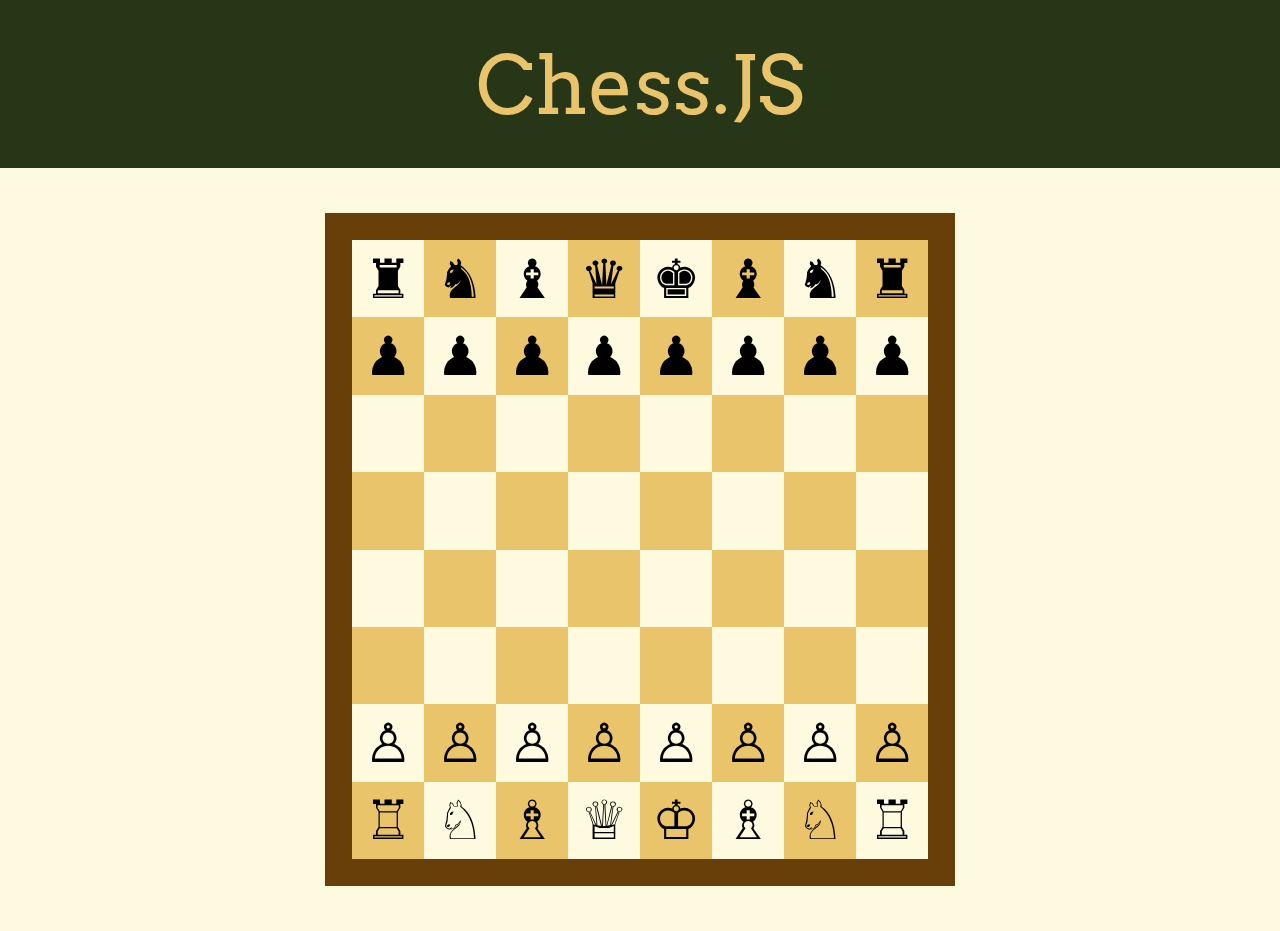
==== index.html @ c87d69e2 "update" ====
<!DOCTYPE html>
<html lang="en">
    <head>
        <meta charset="UTF-8">
        <meta name="viewport" content="width=device-width, initial-scale=1.0">
        <link rel="stylesheet" href="chess_styles.css">
        <link rel="preconnect" href="https://fonts.googleapis.com">
        <link rel="preconnect" href="https://fonts.gstatic.com" crossorigin>
        <link href="https://fonts.googleapis.com/css2?family=Arvo&display=swap" rel="stylesheet">
        <title>Chess JS</title>
    </head>
    <body>
        <header>Chess.JS</header>
        <!-- <h2 id="current-team-display"></h2> -->
        <div id="heaven-black">
            <div id="pawns-black"></div>
            <div id="rooks-black"></div>
            <div id="knights-black"></div>
            <div id="bishops-black"></div>
            <div id="queen-black"></div>
        </div>
        <table>
            <tr tabindex="0">
                <td tabindex="0" id="a8"></td>
                <td tabindex="0" id="b8"></td>
                <td tabindex="0" id="c8"></td>
                <td tabindex="0" id="d8"></td>
                <td tabindex="0" id="e8"></td>
                <td tabindex="0" id="f8"></td>
                <td tabindex="0" id="g8"></td>
                <td tabindex="0" id="h8"></td>
            </tr>
            <tr>
                <td tabindex="0" id="a7"></td>
                <td tabindex="0" id="b7"></td>
                <td tabindex="0" id="c7"></td>
                <td tabindex="0" id="d7"></td>
                <td tabindex="0" id="e7"></td>
                <td tabindex="0" id="f7"></td>
                <td tabindex="0" id="g7"></td>
                <td tabindex="0" id="h7"></td>
            </tr>
            <tr>
                <td tabindex="0" id="a6"></td>
                <td tabindex="0" id="b6"></td>
                <td tabindex="0" id="c6"></td>
                <td tabindex="0" id="d6"></td>
                <td tabindex="0" id="e6"></td>
                <td tabindex="0" id="f6"></td>
                <td tabindex="0" id="g6"></td>
                <td tabindex="0" id="h6"></td>
            </tr>
            <tr>
                <td tabindex="0" id="a5"></td>
                <td tabindex="0" id="b5"></td>
                <td tabindex="0" id="c5"></td>
                <td tabindex="0" id="d5"></td>
                <td tabindex="0" id="e5"></td>
                <td tabindex="0" id="f5"></td>
                <td tabindex="0" id="g5"></td>
                <td tabindex="0" id="h5"></td>
            </tr>
            <tr>
                <td tabindex="0" id="a4"></td>
                <td tabindex="0" id="b4"></td>
                <td tabindex="0" id="c4"></td>
                <td tabindex="0" id="d4"></td>
                <td tabindex="0" id="e4"></td>
                <td tabindex="0" id="f4"></td>
                <td tabindex="0" id="g4"></td>
                <td tabindex="0" id="h4"></td>
            </tr>
            <tr>
                <td tabindex="0" id="a3"></td>
                <td tabindex="0" id="b3"></td>
                <td tabindex="0" id="c3"></td>
                <td tabindex="0" id="d3"></td>
                <td tabindex="0" id="e3"></td>
                <td tabindex="0" id="f3"></td>
                <td tabindex="0" id="g3"></td>
                <td tabindex="0" id="h3"></td>
            </tr>
            <tr>
                <td tabindex="0" id="a2"></td>
                <td tabindex="0" id="b2"></td>
                <td tabindex="0" id="c2"></td>
                <td tabindex="0" id="d2"></td>
                <td tabindex="0" id="e2"></td>
                <td tabindex="0" id="f2"></td>
                <td tabindex="0" id="g2"></td>
                <td tabindex="0" id="h2"></td>
            </tr>
            <tr>
                <td tabindex="0" id="a1"></td>
                <td tabindex="0" id="b1"></td>
                <td tabindex="0" id="c1"></td>
                <td tabindex="0" id="d1"></td>
                <td tabindex="0" id="e1"></td>
                <td tabindex="0" id="f1"></td>
                <td tabindex="0" id="g1"></td>
                <td tabindex="0" id="h1"></td>
            </tr>
        </table>
        <div id="heaven-white">
            <span id="pawns-white"></span>
            <span id="rooks-white"></span>
            <span id="knights-white"></span>
            <span id="bishops-white"></span>
            <span id="queen-white"></span>
        </div>
        <div id="announce-winner">winner</div>
    </body>
    <script src="chess.js"></script>
</html>
---- chess_styles.css ----
body {
    font-family: 'Arvo', serif;
    background: #fefae0;
    margin: 0;
    padding: 0;
}

header {
    width: auto;
    min-width: 70vh;
    height: 6rem;
    padding: 4vh 0 4vh;
    background: #283618;
    text-align: center;
    font-size: 5rem;
    color: #E9C46A;
}

h2 {
    color: #E9C46A;
    text-align: center;
    text-transform: capitalize;
}

#heaven-black, #heaven-white {
    height: 5vh;
    font-size: 4vh;
    margin: auto;
    text-align: center;
}

#pawns-white, #rooks-white, #knights-white, #bishops-white, #queen-white,
#pawns-black, #rooks-black, #knights-black, #bishops-black, #queen-black{
    display: inline-block;
    margin: 0;
    width: max-content;
}

table {
    margin: auto;
    width: 70vh;
    height: 70vh;
    border-collapse: collapse;
    border: 3vh solid #693f09;
    background: whitesmoke;
}

td {
    width: 8.375vh;
    height: 8.375vh;
    font-size: 6vh;
    text-align: center;
    background: #fefae0;
}

#a1, #a3, #a5, #a7,
#b2, #b4, #b6, #b8,
#c1, #c3, #c5, #c7,
#d2, #d4, #d6, #d8,
#e1, #e3, #e5, #e7,
#f2, #f4, #f6, #f8,
#g1, #g3, #g5, #g7,
#h2, #h4, #h6, #h8{
    background: #E9C46A;
}

.hover {
    text-shadow: 1px 1px 2px black;
    cursor: pointer;
}

.valid-fields {
    border: 0.4vh solid lightgreen;
}

.valid-targets{
    border: 0.4vh solid darkred;
}

.promotion-field{
    border: 0.4vh solid purple;
}

.blink {
    animation-name: animation_blink;
    animation-timing-function: ease-in;
    animation-duration: 1.5s;
    animation-iteration-count: infinite;
}

@keyframes animation_blink {
    0% { color: rgba(0,0,0) }
    50% { color: rgba(0,0,0, 0.2) }
    100% { color: rgba(0,0,0) }
}

#announce-winner {
    display: none;
    position: fixed;
    inset: 0 0 0 0;
    margin: auto;
    height: 420px;
    width: 350px;
    border-radius: 5px;
    box-shadow: 0px 0px 6px 2px #666;
    background-color: #212529;
    color: whitesmoke;
}
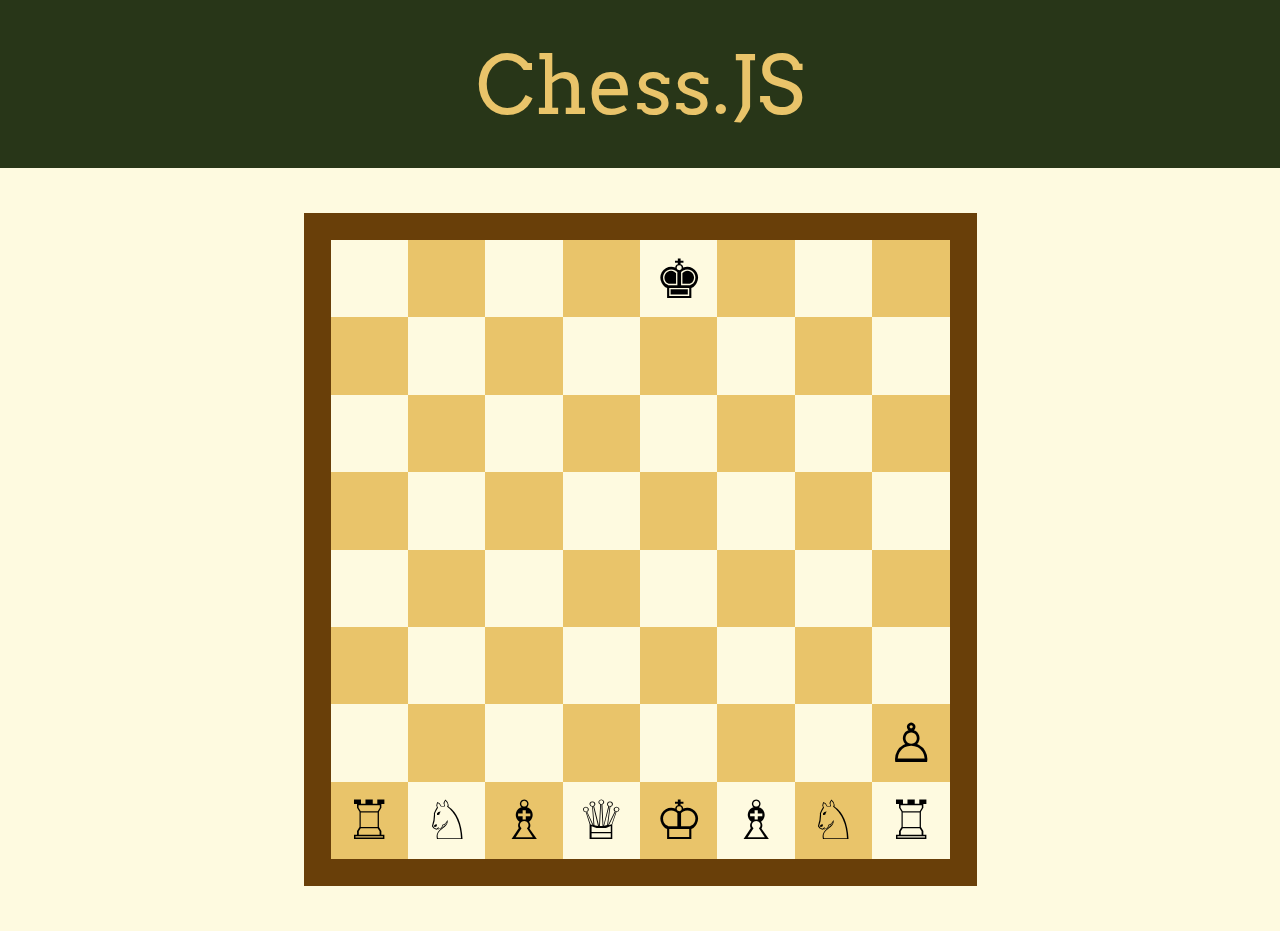
==== commit e8ed0603: "update" ====
--- a/index.html
+++ b/index.html
@@ -4,14 +4,14 @@
         <meta charset="UTF-8">
         <meta name="viewport" content="width=device-width, initial-scale=1.0">
         <link rel="stylesheet" href="chess_styles.css">
+        <link rel="icon" href="dependencies/knight-icon.png">
         <link rel="preconnect" href="https://fonts.googleapis.com">
         <link rel="preconnect" href="https://fonts.gstatic.com" crossorigin>
         <link href="https://fonts.googleapis.com/css2?family=Arvo&display=swap" rel="stylesheet">
-        <title>Chess JS</title>
+        <title>ChessJS</title>
     </head>
     <body>
         <header>Chess.JS</header>
-        <!-- <h2 id="current-team-display"></h2> -->
         <div id="heaven-black">
             <div id="pawns-black"></div>
             <div id="rooks-black"></div>
@@ -108,7 +108,124 @@
             <span id="bishops-white"></span>
             <span id="queen-white"></span>
         </div>
-        <div id="announce-winner">winner</div>
+        <div id="announce-winner">
+            <div id="win-message"></div>
+            <button class="rematch-btn" type="button">Rematch</button>
+        </div>
+        <div id="announce-stalemate">
+            <div id="stalemate-message"></div>
+            <button class="rematch-btn" type="button">Rematch</button>
+        </div>
+        <div class="confetti-container">
+            <div class="confetti" id="confetti">
+                <i style="--speed: 10; --bg: yellow" class="square"></i>
+                <i style="--speed: 18; --bg: white" class="pentagram"></i>
+                <i style="--speed: 29; --bg: green" class="rectangle"></i>
+                <i style="--speed: 17; --bg: blue" class="hexagram"></i>
+                <i style="--speed: 23; --bg: red" class="pentagram"></i>
+                <i style="--speed: 26; --bg: yellow" class="dodecagram"></i>
+                <i style="--speed: 24; --bg: pink" class="wavy-line"> </i>
+                <i style="--speed: 5; --bg: blue" class="wavy-line"></i>
+                <i style="--speed: 30; --bg: white" class="square"></i>
+                <i style="--speed: 17; --bg: green" class="rectangle"></i>
+                <i style="--speed: 25; --bg: white" class="square"></i>
+                <i style="--speed: 18; --bg: green" class="rectangle"></i>
+                <i style="--speed: 15; --bg: yellow" class="wavy-line"> </i>
+                <i style="--speed: 22; --bg: yellow" class="pentagram"></i>
+                <i style="--speed: 25; --bg: white" class="square"></i>
+                <i style="--speed: 18; --bg: green" class="rectangle"></i>
+                <i style="--speed: 27; --bg: yellow" class="dodecagram"></i>
+                <i style="--speed: 23; --bg: pink" class="wavy-line"></i>
+                <i style="--speed: 27; --bg: red" class="dodecagram"></i>
+                <i style="--speed: 17; --bg: pink" class="wavy-line"></i>
+                <i style="--speed: 16; --bg: white" class="hexagram"></i>
+                <i style="--speed: 22; --bg: green" class="wavy-line"></i>
+                <i style="--speed: 22; --bg: yellow" class="pentagram"></i>
+                <i style="--speed: 29; --bg: white" class="square"></i>
+                <i style="--speed: 18; --bg: green" class="rectangle"></i>
+                <i style="--speed: 27; --bg: red" class="dodecagram"></i>
+                <i style="--speed: 23; --bg: pink" class="wavy-line"> </i>
+                <i style="--speed: 30; --bg: pink" class="rectangle"></i>
+                <i style="--speed: 30; --bg: red" class="square"></i>
+                <i style="--speed: 18; --bg: red" class="pentagram"></i>
+                <i style="--speed: 19; --bg: green" class="rectangle"></i>
+                <i style="--speed: 16; --bg: blue" class="hexagram"></i>
+                <i style="--speed: 23; --bg: red" class="pentagram"></i>
+                <i style="--speed: 24; --bg: yellow" class="dodecagram"></i>
+                <i style="--speed: 29; --bg: pink" class="wavy-line"></i>
+                <i style="--speed: 20; --bg: purple" class="square"></i>
+                <i style="--speed: 21; --bg: green" class="rectangle"></i>
+                <i style="--speed: 14; --bg: white" class="square"></i>
+                <i style="--speed: 28; --bg: green" class="rectangle"></i>
+                <i style="--speed: 19; --bg: red" class="dodecagram"></i>
+                <i style="--speed: 29; --bg: pink" class="wavy-line"> </i>
+                <i style="--speed: 21; --bg: white" class="hexagram"></i>
+                <i style="--speed: 17; --bg: purple" class="wavy-line"></i>
+                <i style="--speed: 22; --bg: yellow" class="pentagram"></i>
+                <i style="--speed: 23; --bg: white" class="square"></i>
+                <i style="--speed: 18; --bg: green" class="rectangle"></i>
+                <i style="--speed: 27; --bg: red" class="dodecagram"></i>
+                <i style="--speed: 18; --bg: pink" class="wavy-line"> </i>
+                <i style="--speed: 18; --bg: pink" class="rectangle"></i>
+                <i style="--speed: 13; --bg: red" class="pentagram"></i>
+                <i style="--speed: 19; --bg: yellow" class="dodecagram"></i>
+                <i style="--speed: 19; --bg: cyan" class="wavy-line"></i>
+                <i style="--speed: 15; --bg: steelblue" class="square"></i>
+                <i style="--speed: 10; --bg: yellow" class="square"></i>
+                <i style="--speed: 18; --bg: white" class="pentagram"></i>
+                <i style="--speed: 22; --bg: green" class="rectangle"></i>
+                <i style="--speed: 17; --bg: blue" class="hexagram"></i>
+                <i style="--speed: 22; --bg: red" class="pentagram"></i>
+                <i style="--speed: 26; --bg: yellow" class="dodecagram"></i>
+                <i style="--speed: 24; --bg: pink" class="wavy-line"> </i>
+                <i style="--speed: 5; --bg: white" class="wavy-line"></i>
+                <i style="--speed: 40; --bg: purple" class="square"></i>
+                <i style="--speed: 17; --bg: green" class="rectangle"></i>
+                <i style="--speed: 25; --bg: white" class="square"></i>
+                <i style="--speed: 18; --bg: green" class="rectangle"></i>
+                <i style="--speed: 15; --bg: cyan" class="wavy-line"> </i>
+                <i style="--speed: 23; --bg: yellow" class="pentagram"></i>
+                <i style="--speed: 30; --bg: white" class="square"></i>
+                <i style="--speed: 18; --bg: green" class="rectangle"></i>
+                <i style="--speed: 29; --bg: red" class="dodecagram"></i>
+                <i style="--speed: 23; --bg: pink" class="wavy-line"> </i>
+                <i style="--speed: 29; --bg: red" class="dodecagram"></i>
+                <i style="--speed: 30; --bg: pink" class="wavy-line"> </i>
+                <i style="--speed: 26; --bg: white" class="hexagram"></i>
+                <i style="--speed: 19; --bg: cyan" class="wavy-line"></i>
+                <i style="--speed: 16; --bg: yellow" class="pentagram"></i>
+                <i style="--speed: 26; --bg: white" class="square"></i>
+                <i style="--speed: 18; --bg: green" class="rectangle"></i>
+                <i style="--speed: 25; --bg: red" class="dodecagram"></i>
+                <i style="--speed: 23; --bg: pink" class="wavy-line"> </i>
+                <i style="--speed: 27; --bg: pink" class="rectangle"></i>
+                <i style="--speed: 30; --bg: red" class="square"></i>
+                <i style="--speed: 18; --bg: red" class="pentagram"></i>
+                <i style="--speed: 19; --bg: green" class="rectangle"></i>
+                <i style="--speed: 16; --bg: blue" class="hexagram"></i>
+                <i style="--speed: 23; --bg: red" class="pentagram"></i>
+                <i style="--speed: 28; --bg: yellow" class="dodecagram"></i>
+                <i style="--speed: 14; --bg: white" class="wavy-line"></i>
+                <i style="--speed: 30; --bg: orange" class="square"></i>
+                <i style="--speed: 21; --bg: green" class="rectangle"></i>
+                <i style="--speed: 14; --bg: white" class="square"></i>
+                <i style="--speed: 38; --bg: green" class="rectangle"></i>
+                <i style="--speed: 19; --bg: red" class="dodecagram"></i>
+                <i style="--speed: 29; --bg: pink" class="wavy-line"> </i>
+                <i style="--speed: 28; --bg: white" class="hexagram"></i>
+                <i style="--speed: 17; --bg: indigo" class="wavy-line"></i>
+                <i style="--speed: 28; --bg: yellow" class="pentagram"></i>
+                <i style="--speed: 23; --bg: white" class="square"></i>
+                <i style="--speed: 18; --bg: green" class="rectangle"></i>
+                <i style="--speed: 30; --bg: red" class="dodecagram"></i>
+                <i style="--speed: 17; --bg: pink" class="wavy-line"> </i>
+                <i style="--speed: 29; --bg: pink" class="rectangle"></i>
+                <i style="--speed: 13; --bg: red" class="pentagram"></i>
+                <i style="--speed: 23; --bg: yellow" class="dodecagram"></i>
+                <i style="--speed: 19; --bg: purple" class="wavy-line"></i>
+                <i style="--speed: 15; --bg: cyan" class="square"></i>
+            </div>
+        </div>
     </body>
     <script src="chess.js"></script>
 </html>--- a/chess_styles.css
+++ b/chess_styles.css
@@ -6,8 +6,8 @@
 }
 
 header {
-    width: auto;
-    min-width: 70vh;
+    width: 100%;
+    min-width: 75vh;
     height: 6rem;
     padding: 4vh 0 4vh;
     background: #283618;
@@ -16,12 +16,6 @@
     color: #E9C46A;
 }
 
-h2 {
-    color: #E9C46A;
-    text-align: center;
-    text-transform: capitalize;
-}
-
 #heaven-black, #heaven-white {
     height: 5vh;
     font-size: 4vh;
@@ -38,8 +32,9 @@
 
 table {
     margin: auto;
-    width: 70vh;
-    height: 70vh;
+    width: 67vh;
+    height: 67vh;
+    table-layout: fixed;
     border-collapse: collapse;
     border: 3vh solid #693f09;
     background: whitesmoke;
@@ -81,6 +76,10 @@
     border: 0.4vh solid purple;
 }
 
+.check{
+    background: #ff6d00 !important;
+}
+
 .blink {
     animation-name: animation_blink;
     animation-timing-function: ease-in;
@@ -94,16 +93,210 @@
     100% { color: rgba(0,0,0) }
 }
 
-#announce-winner {
+#announce-winner, #announce-stalemate {
     display: none;
+    flex-direction: column;
+    align-items: center;
+    justify-content: center;
     position: fixed;
-    inset: 0 0 0 0;
+    inset: 0 0 80% 0;
     margin: auto;
-    height: 420px;
-    width: 350px;
+    height: 15vh;
+    width: 67vh;
+    border-radius: 1.5vh;
+    box-shadow: 0px 0px 6px 2px #666;
+    border: 1.5vh solid #eeba0b;
+    background-color: #fefae0;
+    color: #283618;
+    text-align: center;
+    text-transform: capitalize;
+    font-size: 3vh;
+    white-space: pre-line;
+}
+
+#win-message, #stalemate-message{
+    margin: 2vh 0 1vh 0;
+}
+
+.rematch-btn{
+    margin: 0 0 1vh 0;
+    padding: 0.5vh 1vh 0.5vh 1vh;
+    font: inherit;
+    font-size: 2vh;
+    font-weight: bold;
+    color: #E9C46A;
+    background: #283618;
+    border: none;
     border-radius: 5px;
-    box-shadow: 0px 0px 6px 2px #666;
-    background-color: #212529;
-    color: whitesmoke;
-}
-
+    cursor: pointer;
+}
+
+.confetti-container {
+    user-select: none;
+    pointer-events: none;
+    z-index: 10;
+}
+
+.confetti {
+    position: fixed;
+    left: 0;
+    right: 0;
+    display: none;
+}
+
+.confetti .square {
+    width: 1rem;
+    height: 1rem;
+    background-color: var(--bg);
+}
+
+.confetti .rectangle {
+    width: 1rem;
+    height: 0.5rem;
+    background-color: var(--bg);
+}
+
+.confetti .hexagram {
+    width: 0;
+    height: 0;
+    border-left: 0.5rem solid transparent;
+    border-right: 0.5rem solid transparent;
+    border-bottom: 1rem solid var(--bg);
+    position: relative;
+}
+
+.confetti .hexagram:after {
+    content: "";
+    width: 0;
+    height: 0;
+    border-left: 0.5rem solid transparent;
+    border-right: 0.5rem solid transparent;
+    border-top: 1rem solid var(--bg);
+    position: absolute;
+    top: 0.33rem;
+    left: -0.5rem;
+}
+
+.confetti .pentagram {
+    width: 0rem;
+    height: 0rem;
+    display: block;
+    margin: 0.5rem 0;
+    border-right: 1rem solid transparent;
+    border-bottom: 0.7rem solid var(--bg);
+    border-left: 1rem solid transparent;
+    transform: rotate(35deg);
+    position: relative;
+}
+.confetti .pentagram:before {
+    border-bottom: 0.8rem solid var(--bg);
+    border-left: 0.3rem solid transparent;
+    border-right: 0.3rem solid transparent;
+    position: absolute;
+    height: 0;
+    width: 0;
+    top: -0.45rem;
+    left: -0.65rem;
+    display: block;
+    content: "";
+    transform: rotate(-35deg);
+}
+.confetti .pentagram:after {
+    position: absolute;
+    display: block;
+    color: var(--bg);
+    top: 0.03rem;
+    left: -1.05rem;
+    width: 0rem;
+    height: 0rem;
+    border-right: 1rem solid transparent;
+    border-bottom: 0.7rem solid var(--bg);
+    border-left: 1rem solid transparent;
+    transform: rotate(-70deg);
+    content: "";
+}
+
+.confetti .dodecagram {
+    background: var(--bg);
+    width: 8px;
+    height: 8px;
+    position: relative;
+}
+
+.confetti .dodecagram:before {
+    content: "";
+    height: 8px;
+    width: 8px;
+    background: var(--bg);
+    transform: rotate(30deg);
+    position: absolute;
+    top: 0;
+    left: 0;
+}
+.confetti .dodecagram:after {
+    content: "";
+    height: 8px;
+    width: 8px;
+    background: var(--bg);
+    transform: rotate(60deg);
+    position: absolute;
+    top: 0;
+    left: 0;
+}
+
+.confetti .wavy-line {
+    position: relative;
+}
+.confetti .wavy-line::after,
+.confetti .wavy-line::before {
+    content: "";
+    height: 10px;
+    width: 80px;
+    background-size: 20px 10px;
+    position: absolute;
+    left: -9rem;
+    transform: rotate(90deg);
+}
+
+.confetti .wavy-line::before {
+    background-image: linear-gradient(
+            45deg,
+            transparent,
+            transparent 50%,
+            var(--bg) 50%,
+            transparent 60%
+    );
+    top: 1rem;
+}
+.confetti .wavy-line::after {
+    background-image: linear-gradient(
+            -45deg,
+            transparent,
+            transparent 50%,
+            var(--bg) 50%,
+            transparent 60%
+    );
+}
+
+.confetti i {
+    width: 3rem;
+    height: 3rem;
+    margin: 0 0.2rem;
+    animation-name: confetti;
+    animation-timing-function: linear;
+    animation-iteration-count: 2;
+    animation-duration: calc(60s / var(--speed));
+}
+
+.confetti i:nth-child(even) {
+    transform: rotate(90deg);
+}
+
+@keyframes confetti {
+    0% {
+        transform: translateY(-100vh);
+    }
+    100% {
+        transform: translateY(100vh);
+    }
+}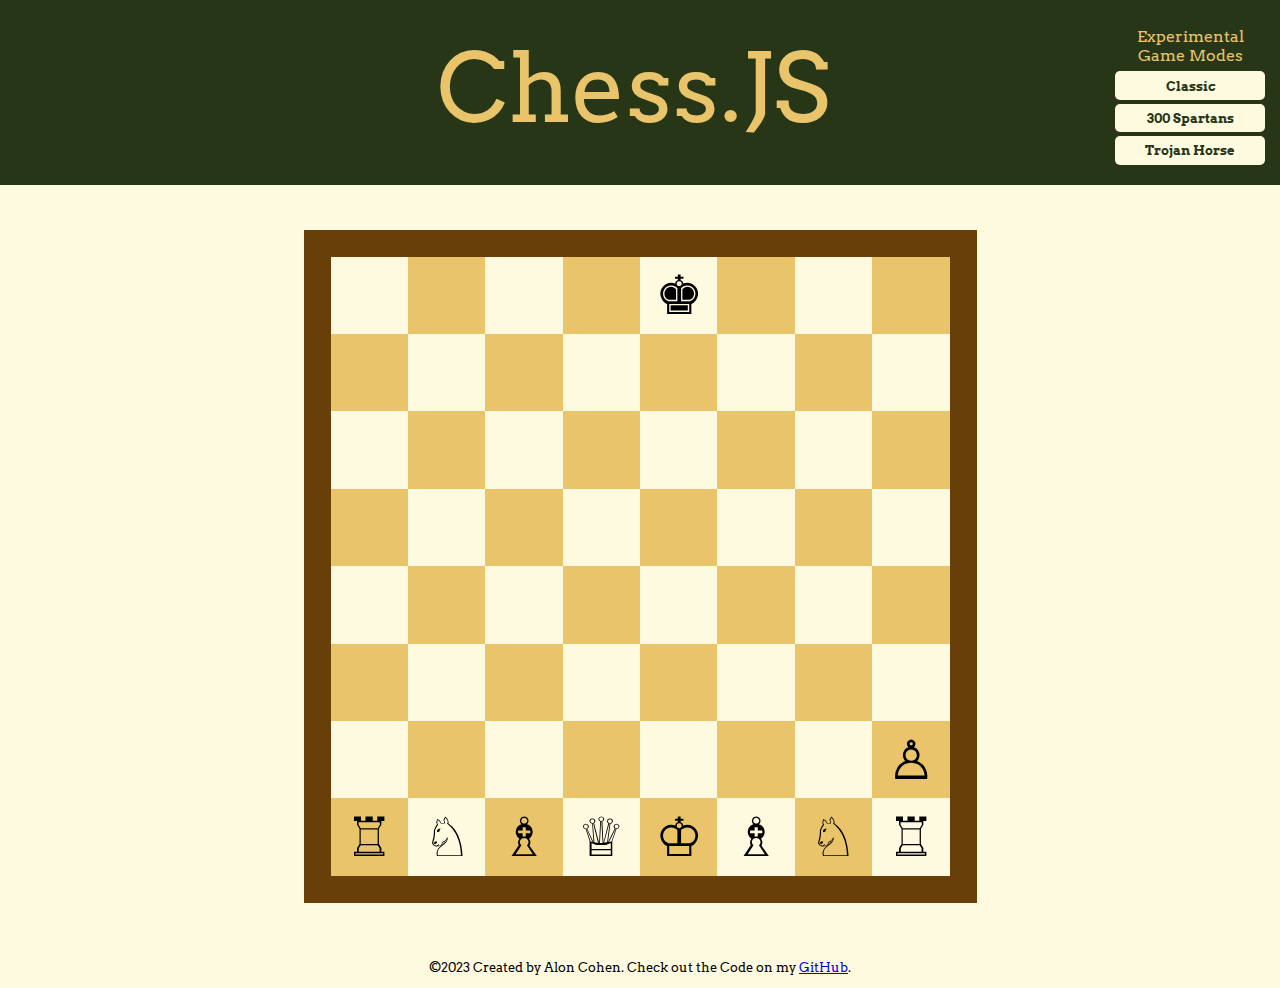
==== commit bb4eb2a5: "Final Update" ====
--- a/index.html
+++ b/index.html
@@ -1,4 +1,5 @@
 <!DOCTYPE html>
+<!-- Confetti effect by: https://blog.logrocket.com/how-create-confetti-effect-css/ -->
 <html lang="en">
     <head>
         <meta charset="UTF-8">
@@ -11,7 +12,13 @@
         <title>ChessJS</title>
     </head>
     <body>
-        <header>Chess.JS</header>
+        <header>
+            <div id="header-text" class="grid-item">Chess.JS</div>
+            <div id="gamemodes-text" class="grid-item">Experimental Game Modes</div>
+            <button id="classic-btn" class="grid-item" type="button">Classic</button>
+            <button id="sparta-btn" class="grid-item" type="button">300 Spartans</button>
+            <button id="troy-btn" class="grid-item" type="">Trojan Horse</button>
+        </header>
         <div id="heaven-black">
             <div id="pawns-black"></div>
             <div id="rooks-black"></div>
@@ -226,6 +233,9 @@
                 <i style="--speed: 15; --bg: cyan" class="square"></i>
             </div>
         </div>
+        <footer>
+            <p>©2023 Created by Alon Cohen. Check out the Code on my <a href="https://github.com/AlonCohen96/Chessify">GitHub</a>.</p>
+        </footer>
     </body>
-    <script src="chess.js"></script>
+    <script src="chess2.js"></script>
 </html>--- a/chess_styles.css
+++ b/chess_styles.css
@@ -6,14 +6,84 @@
 }
 
 header {
+    display: grid;
+    grid-template-columns: 33.333% 33.333% 33.333%;
+    grid-template-rows: auto 0 auto;
+    grid-template-areas:
+    "header-text header-text header-text"
+    ". gamemodes-text ."
+    "classic-btn sparta-btn troy-btn";
     width: 100%;
     min-width: 75vh;
-    height: 6rem;
-    padding: 4vh 0 4vh;
+    /*height: 6rem;*/
+    padding: 3vh 0 2vh;
     background: #283618;
     text-align: center;
-    font-size: 5rem;
+    font-size: 6rem;
     color: #E9C46A;
+}
+
+@media (min-width: 800px){
+    header {
+        display: grid;
+        grid-template-columns: 33% 33% 21% 12%;
+        grid-template-rows: auto auto auto auto;
+        grid-template-areas:
+    ". header-text . gamemodes-text"
+    ". header-text . classic-btn"
+    ". header-text . sparta-btn"
+    ". header-text . troy-btn";
+    }
+
+    #gamemodes-text{
+        grid-area: gamemodes-text;
+        visibility: visible !important;
+        margin: 0 0 0.5vh;
+        font-size: 1rem;
+    }
+}
+
+#header-text {
+    grid-area: header-text;
+}
+
+#gamemodes-text{
+    grid-area: gamemodes-text;
+    visibility: hidden;
+    margin: 0 0 0.5vh;
+    font-size: 1rem;
+}
+
+#classic-btn {
+    grid-area: classic-btn;
+}
+
+#sparta-btn {
+    grid-area: sparta-btn;
+}
+
+#troy-btn {
+    grid-area: troy-btn;
+}
+
+.grid-item {
+    /*border: 1px dotted #B823C1;*/
+    margin: 0.2vh;
+}
+
+#classic-btn, #sparta-btn, #troy-btn{
+    padding: 0.4rem 0 0.4rem;
+    border-radius: 5px;
+    border: none;
+    background: #fefae0;
+    color: #283618;
+    font-family: 'Arvo', serif;
+    font-weight: bold;
+    cursor: pointer;
+}
+
+#classic-btn:hover, #sparta-btn:hover, #troy-btn:hover{
+    background-color: #E9C46A;
 }
 
 #heaven-black, #heaven-white {
@@ -28,6 +98,11 @@
     display: inline-block;
     margin: 0;
     width: max-content;
+}
+
+#game-wrapper{
+    display: flex;
+    border: 1px solid green;
 }
 
 table {
@@ -85,6 +160,11 @@
     animation-timing-function: ease-in;
     animation-duration: 1.5s;
     animation-iteration-count: infinite;
+}
+
+footer {
+    text-align: center;
+    font-size: 0.8rem;
 }
 
 @keyframes animation_blink {
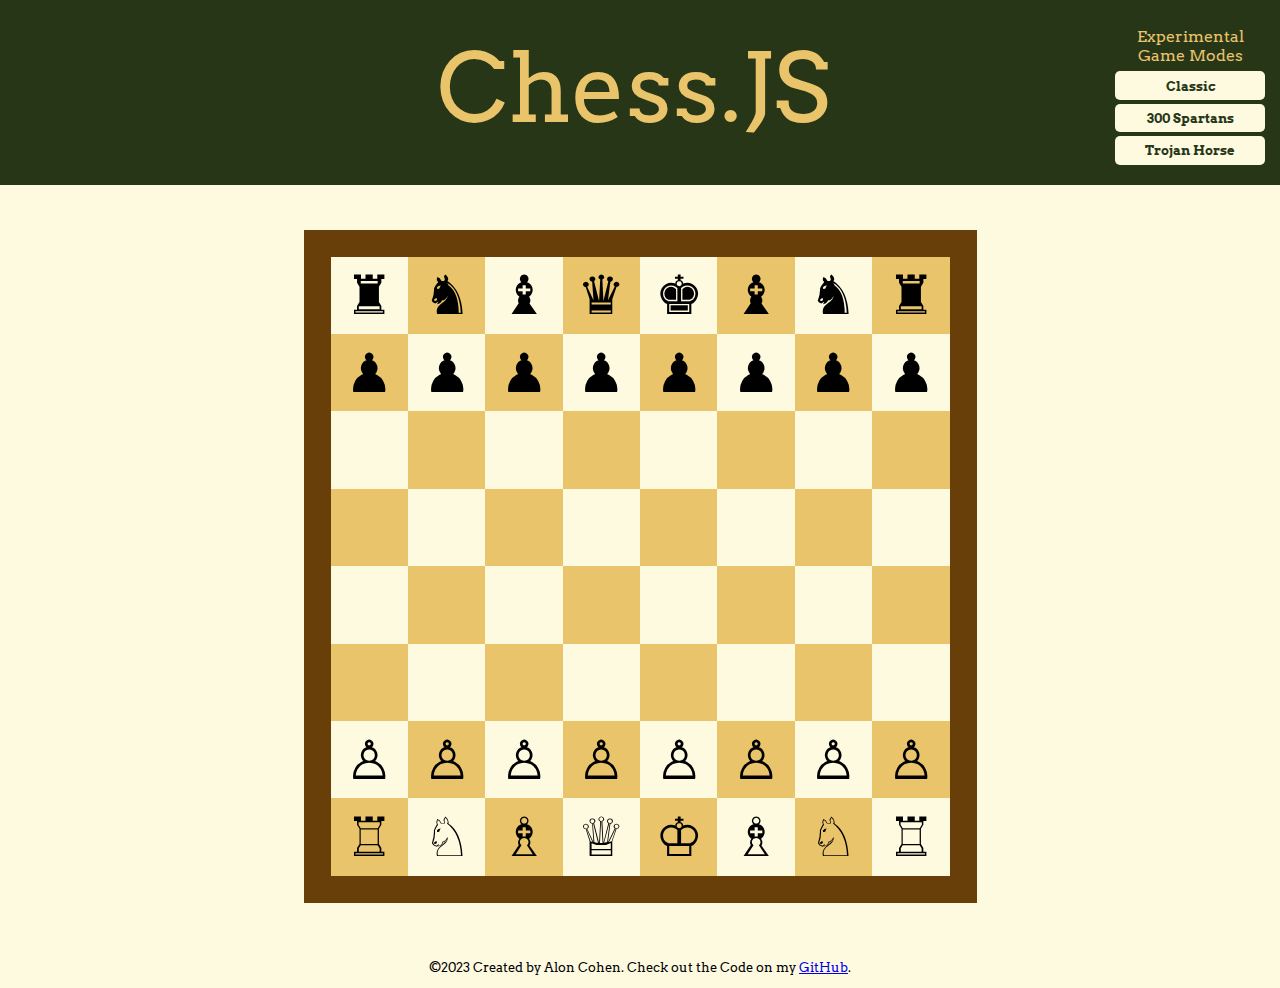
==== commit eb45afd8: "Small update" ====
--- a/index.html
+++ b/index.html
@@ -1,4 +1,5 @@
 <!DOCTYPE html>
+<!-- Written by Alon Cohen -->
 <!-- Confetti effect by: https://blog.logrocket.com/how-create-confetti-effect-css/ -->
 <html lang="en">
     <head>
@@ -17,7 +18,7 @@
             <div id="gamemodes-text" class="grid-item">Experimental Game Modes</div>
             <button id="classic-btn" class="grid-item" type="button">Classic</button>
             <button id="sparta-btn" class="grid-item" type="button">300 Spartans</button>
-            <button id="troy-btn" class="grid-item" type="">Trojan Horse</button>
+            <button id="troy-btn" class="grid-item" type="button">Trojan Horse</button>
         </header>
         <div id="heaven-black">
             <div id="pawns-black"></div>
--- a/chess_styles.css
+++ b/chess_styles.css
@@ -1,3 +1,6 @@
+/* Written by Alon Cohen*/
+/*Confetti effect by: https://blog.logrocket.com/how-create-confetti-effect-css/ */
+
 body {
     font-family: 'Arvo', serif;
     background: #fefae0;
@@ -67,7 +70,6 @@
 }
 
 .grid-item {
-    /*border: 1px dotted #B823C1;*/
     margin: 0.2vh;
 }
 
